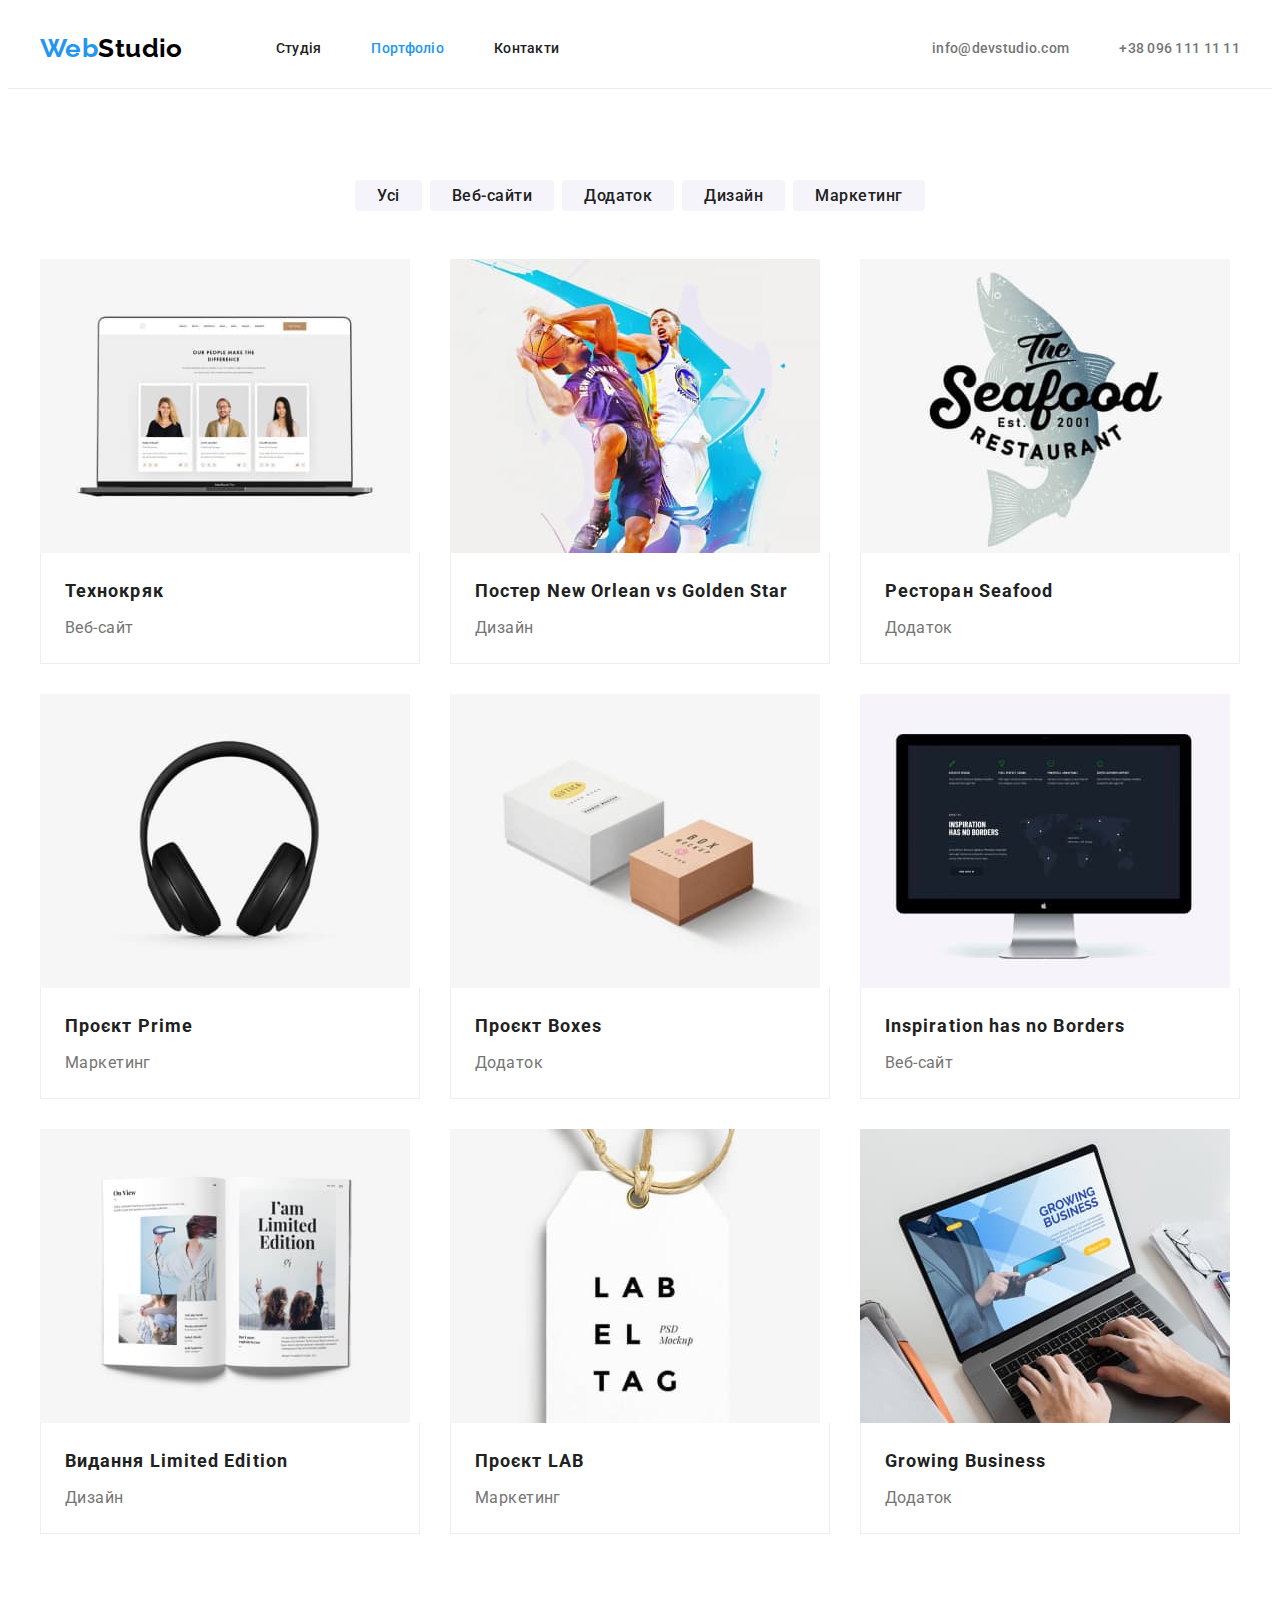
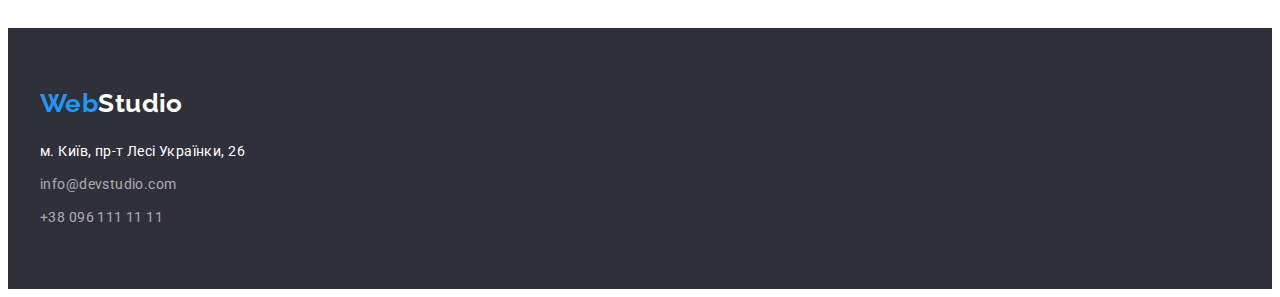
==== portfolio.html @ a5713ee3 "Initial commit" ====
<!DOCTYPE html>
<html lang="uk">
  <head>
    <meta charset="UTF-8" />
    <meta http-equiv="X-UA-Compatible" content="IE=edge" />
    <meta name="viewport" content="width=device-width, initial-scale=1.0" />
    <title>Portfolio</title>
    <link rel="preconnect" href="https://fonts.googleapis.com" />
    <link rel="preconnect" href="https://fonts.gstatic.com" crossorigin />
    <link
      href="https://fonts.googleapis.com/css2?family=Raleway:wght@700&family=Roboto:wght@400;500;700;900&display=swap"
      rel="stylesheet"
    />
    <link
      rel="stylesheet"
      href="https://cdnjs.cloudflare.com/ajax/libs/modern-normalize/1.1.0/modern-normalize.min.css"
      integrity="sha512-wpPYUAdjBVSE4KJnH1VR1HeZfpl1ub8YT/NKx4PuQ5NmX2tKuGu6U/JRp5y+Y8XG2tV+wKQpNHVUX03MfMFn9Q=="
      crossorigin="anonymous"
      referrerpolicy="no-referrer"
    />
    <link rel="stylesheet" href="./css/styles.css" />
  </head>
  <body>
    <header class="header">
      <div class="header-container container">
        <a href="./index.html" class="link logo">Web<span class="logo-part">Studio</span></a>
        <nav class="nav">
          <ul class="nav-list list">
            <li class="nav-item">
              <a class="nav-link link" href="./index.html">Студія</a>
            </li>

            <li class="nav-item">
              <a class="nav-link link curent" href="./portfolio.html">Портфоліо</a>
            </li>

            <li class="nav-item">
              <a class="nav-link link" href="#contact">Контакти</a>
            </li>
          </ul>
        </nav>

        <ul class="header-contact-list list">
          <li class="header-contact-item">
            <a href="mailto:info@devstudio.com" class="link header-contact">info@devstudio.com</a>
          </li>
          <li class="header-contact-item">
            <a href="tel:+380961111111" class="link header-contact">+38 096 111 11 11</a>
          </li>
        </ul>
      </div>
    </header>

    <main>
      <section class="portfolio">
        <div class="container">
          <h1 class="visually-hidden">Project</h1>
          <ul class="portfolio-list list">
            <li class="portfolio-item"><batton type="button" class="filter-btn">Усі</batton></li>
            <li class="portfolio-item"><batton type="button" class="filter-btn">Веб-сайти</batton></li>
            <li class="portfolio-item"><batton type="button" class="filter-btn">Додаток</batton></li>
            <li class="portfolio-item"><batton type="button" class="filter-btn">Дизайн</batton></li>
            <li class="portfolio-item"><batton type="button" class="filter-btn">Маркетинг</batton></li>
          </ul>
          <ul class="project-list list">
            <li class="project-item">
              <img src="./image/imgp1.jpg" alt="leptop" width="370" />
              <div class="project-content">
                <h2 class="project-title">Технокряк</h2>
                <p class="project-text">Веб-сайт</p>
              </div>
            </li>
            <li class="project-item">
              <img src="./image/imgp2.jpg" alt="basketball" width="370" />
              <div class="project-content">
                <h2 class="project-title">Постер New Orlean vs Golden Star</h2>
                <p class="project-text">Дизайн</p>
              </div>
            </li>
            <li class="project-item">
              <img src="./image/imgp3.jpg" alt="restourant-name" width="370" />
              <div class="project-content">
                <h2 class="project-title">Ресторан Seafood</h2>
                <p class="project-text">Додаток</p>
              </div>
            </li>
            <li class="project-item">
              <img src="./image/imgp4.jpg" alt="headphones" width="370" />
              <div class="project-content">
                <h2 class="project-title">Проєкт Prime</h2>
                <p class="project-text">Маркетинг</p>
              </div>
            </li>
            <li class="project-item">
              <img src="./image/imgp5.jpg" alt="box" width="370" />
              <div class="project-content">
                <h2 class="project-title">Проєкт Boxes</h2>
                <p class="project-text">Додаток</p>
              </div>
            </li>
            <li class="project-item">
              <img src="./image/imgp6.jpg" alt="monitor" width="370" />
              <div class="project-content">
                <h2 class="project-title">Inspiration has no Borders</h2>
                <p class="project-text">Веб-сайт</p>
              </div>
            </li>
            <li class="project-item">
              <img src="./image/imgp7.jpg" alt="open book" width="370" />
              <div class="project-content">
                <h2 class="project-title">Видання Limited Edition</h2>
                <p class="project-text">Дизайн</p>
              </div>
            </li>
            <li class="project-item">
              <img src="./image/imgp8.jpg" alt="lable" width="370" />
              <div class="project-content">
                <h2 class="project-title">Проєкт LAB</h2>
                <p class="project-text">Маркетинг</p>
              </div>
            </li>
            <li class="project-item">
              <img src="./image/imgp9.jpg" alt="leptop work" width="370" />
              <div class="project-content">
                <h2 class="project-title">Growing Business</h2>
                <p class="project-text">Додаток</p>
              </div>
            </li>
          </ul>
        </div>
      </section>
    </main>

    <footer class="bg-footer">
      <div class="container">
        <a href="./index.html" class="link logo">Web<span class="footer-logo-part">Studio</span></a>
        <address>
          <ul id="contact" class="list">
            <li>
              <a
                href="https://goo.gl/maps/CPtrU1FHBa2aNyZL9"
                target="_blank"
                rel="noopener noreferrer"
                class="link address-text"
                >м. Київ, пр-т Лесі Українки, 26</a
              >
            </li>
            <li>
              <a href="mailto:info@devstudio.com" class="link address-contacts">info@devstudio.com</a>
            </li>
            <li><a href="tel:+380961111111" class="link address-contacts">+38 096 111 11 11</a></li>
          </ul>
        </address>
      </div>
    </footer>
  </body>
</html>
---- css/styles.css ----
:root {
  --primary--color: #212121;
  --secondary--color: #757575;
  --hero--text--color: #ffffff;
  --logo--bg--button--link--color: #2196f3;
  --logo--second--color: #000000;
  --second--bg--button--color: #f5f4fa;
  --footer--hero--bg--color: #2f303a;
  --primery--font: 'Roboto', sans-serif;
  --portfolio-gap: 30px;
  --item: 3;
}

body {
  font-family: var(--primery--font), 'Inter Tight', 'Open Sans', sans-serif;
  color: var(--primary--color);
  font-size: 14px;
  letter-spacing: 0.03em;
}

.list {
  padding: 0;
  margin: 0;
  list-style: none;
}

.link {
  text-decoration: none;
}

h1,
h2,
h3,
h4,
h5,
h6,
p {
  margin: 0;
}

img {
  display: block;
  max-width: 100%;
  height: auto;
}

address {
  font-style: normal;
}

.container {
  width: 1200px;
  padding: 0 15px;
  margin: 0 auto;
}

/*------------------- header ------------*/
.header {
  border-bottom: 1px solid #ececec;
}

.header-container {
  display: flex;
  align-items: center;
}

.logo {
  font-family: 'Raleway';
  font-weight: 700;
  font-size: 26px;
  line-height: calc(31 / 26);
  color: var(--logo--bg--button--link--color);
}

.logo-part {
  color: var(--logo--second--color);
}

.footer-logo-part {
  color: var(--hero--text--color);
}

.nav {
  margin-left: 93px;
}

.nav-list {
  display: flex;
}

.nav-item:not(:last-child) {
  margin-right: 50px;
}

.nav-link {
  display: block;
  padding: 32px 0;
  color: var(--primary--color);
  font-weight: 500;
  line-height: calc(16 / 14);
  letter-spacing: 0.02em;
}

.nav-link:hover,
.nav-link:focus {
  color: var(--logo--bg--button--link--color);
}

.header-contact-list {
  display: flex;
  margin-left: auto;
}

.header-contact {
  display: block;
  padding: 32px 0;
  color: var(--secondary--color);
  font-weight: 500;
  font-size: 14px;
  line-height: calc(16 / 14);
  letter-spacing: 0.02em;
}

.header-contact:hover,
.header-contact:focus {
  color: var(--logo--bg--button--link--color);
}

.header-contact-item + .header-contact-item {
  margin-left: 50px;
}

.curent {
  color: var(--logo--bg--button--link--color);
}

/* ---------------------hero------------------ */
.hero {
  background-color: var(--footer--hero--bg--color);
  text-align: center;
  padding: 200px 0;
}

.hero-title {
  width: 696px;
  margin: 0 auto 30px;
  font-weight: 900;
  font-size: 44px;
  line-height: calc(60 / 44);
  letter-spacing: 0.06em;
  text-transform: uppercase;
  color: var(--hero--text--color);
}

.hero-btn {
  min-width: 216px;
  min-height: 50px;
  padding: 10px 32px;
  background-color: var(--logo--bg--button--link--color);
  font-family: inherit;
  font-weight: 700;
  font-size: 16px;
  line-height: calc(30 / 16);
  letter-spacing: 0.06em;
  color: var(--hero--text--color);
  cursor: pointer;
  box-shadow: 0px 4px 4px rgba(0, 0, 0, 0.15);
  border-radius: 4px;
  border: none;
}

.hero-btn:hover,
.hero-btn:focus {
  background: #188ce8;
}

/* ------------------benefits----------------- */
.benefits {
  padding: 94px 0;
}

.benefits-list {
  display: flex;
  gap: var(--portfolio-gap);
}

.benefits .benefits-item {
  width: 270px;
}

.benefits-title {
  font-size: 14px;
  line-height: calc(16 / 14);
  text-transform: uppercase;
  margin-bottom: 10px;
}

.benefits-text {
  line-height: calc(24 / 14);
  color: var(--secondary--color);
}

/* -----------------work--------------- */
.work {
  padding-bottom: 94px;
}

.work-title {
  margin-bottom: 50px;
  font-size: 36px;
  line-height: 42px;
  text-align: center;
}

.work-list {
  display: flex;
  flex-wrap: wrap;
  gap: var(--portfolio-gap);
}

.work-item {
  flex-basis: calc((100% - (var(--portfolio-gap) * (var(--item) - 1))) / var(--item));
}

/*----------------- team---------------------- */
.team {
  background-color: var(--second--bg--button--color);
  padding: 94px 0;
}

.team-title {
  margin-bottom: 50px;
  text-align: center;
  font-size: 36px;
  line-height: calc(42 / 36);
}

.team .list {
  display: flex;
  flex-wrap: wrap;
  gap: var(--portfolio-gap);
  --item: 4;
}
.card {
  flex-basis: calc((100% - (var(--portfolio-gap) * (var(--item) - 1))) / var(--item));
  background: #ffffff;
  box-shadow: 0px 1px 3px rgba(0, 0, 0, 0.12), 0px 1px 1px rgba(0, 0, 0, 0.14), 0px 2px 1px rgba(0, 0, 0, 0.2);
  border-radius: 0px 0px 4px 4px;
  text-align: center;
}

.team-content {
  padding: 30px;
}

.team-member {
  margin-bottom: 10px;
  font-size: 16px;
  font-weight: 500;
  line-height: calc(19 / 16);
}

.team-text {
  font-size: 16px;
  line-height: calc(19 / 16);
  color: var(--secondary--color);
}

/* --------------------PORTFOLIO------------------ */

.portfolio {
  padding: 94px 0;
}

.visually-hidden {
  position: absolute;
  white-space: nowrap;
  width: 1px;
  height: 1px;
  overflow: hidden;
  border: 0;
  padding: 0;
  clip: rect(0 0 0 0);
  clip-path: inset(50%);
  margin: -1px;
}

/* --------------------filter-------------------- */
.portfolio-list {
  display: flex;
  justify-content: center;
  margin-bottom: 50px;
}

.portfolio-item + .portfolio-item {
  margin-left: 8px;
}

.filter-btn {
  padding: 6px 22px;
  background-color: var(--second--bg--button--color);
  font-size: 16px;
  font-weight: 500;
  line-height: calc(26 / 16);
  color: var(--primary--color);
  text-align: center;
  letter-spacing: 0.03em;
  border: none;
  border-radius: 4px;
  cursor: pointer;
}

.filter-btn:hover,
.filter-btn:focus {
  background-color: var(--logo--bg--button--link--color);
  color: var(--hero--text--color);
  box-shadow: 0px 3px 1px rgba(0, 0, 0, 0.1), 0px 1px 2px rgba(0, 0, 0, 0.08),
    0px 2px 2px rgba(0, 0, 0, 0.12);
}

/* -------------project------------------------ */
.project-list {
  display: flex;
  flex-wrap: wrap;
  margin-top: calc(-1 * var(--portfolio-gap));
  margin-left: calc(-1 * var(--portfolio-gap));
}

.project-item {
  flex-basis: calc(100% / var(--item) - var(--portfolio-gap));
  margin-top: var(--portfolio-gap);
  margin-left: var(--portfolio-gap);
}

.project-content {
  padding: 20px 24px;
  border: 1px solid #eeeeee;
  border-top: none;
}

.project-title {
  font-size: 18px;
  line-height: 2;
  letter-spacing: 0.06em;
  margin-bottom: 4px;
}

.project-text {
  font-size: 16px;
  line-height: calc(30 / 16);
  color: var(--secondary--color);
}

/* ----------------------footer------------------ */
.bg-footer {
  background-color: var(--footer--hero--bg--color);
  padding: 60px 0;
}

.bg-footer .logo {
  display: block;
  margin-bottom: 20px;
}
.address-text {
  font-style: normal;
  line-height: calc(24 / 14);
  color: var(--hero--text--color);
}

.bg-footer li + li {
  margin-top: 9px;
}

.address-contacts {
  font-style: normal;
  line-height: calc(24 / 14);
  color: rgba(255, 255, 255, 0.6);
}

.address-text:hover,
.address-text:focus,
.address-contacts:hover,
.address-contacts:focus {
  color: var(--logo--bg--button--link--color);
}
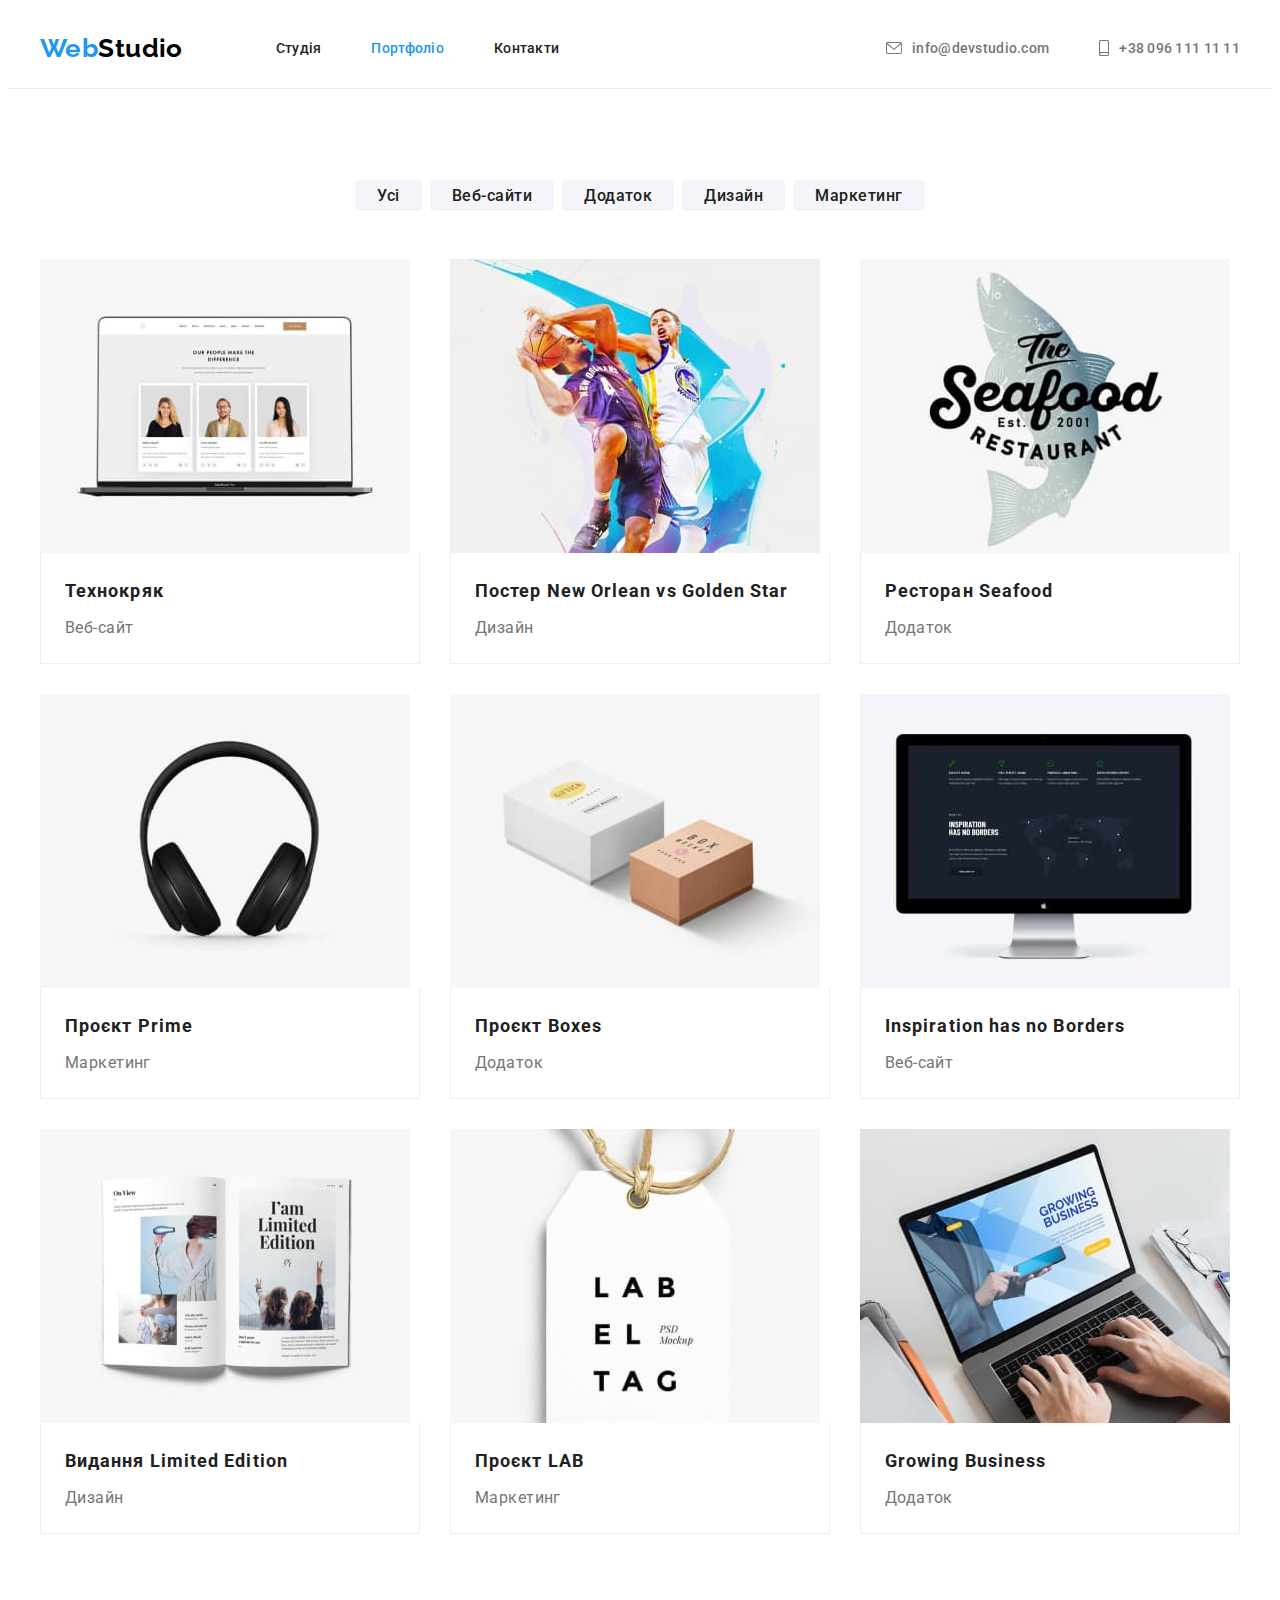
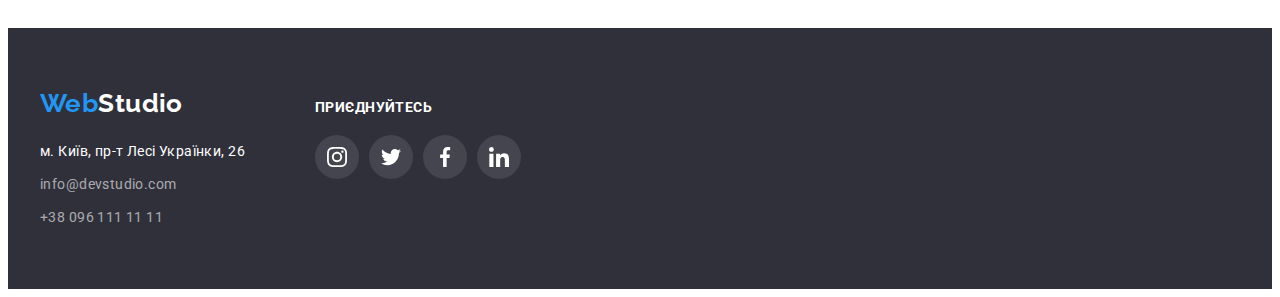
==== commit 7c7c50fd: "svg contacts clients" ====
--- a/portfolio.html
+++ b/portfolio.html
@@ -1,157 +1,213 @@
 <!DOCTYPE html>
 <html lang="uk">
-  <head>
-    <meta charset="UTF-8" />
-    <meta http-equiv="X-UA-Compatible" content="IE=edge" />
-    <meta name="viewport" content="width=device-width, initial-scale=1.0" />
-    <title>Portfolio</title>
-    <link rel="preconnect" href="https://fonts.googleapis.com" />
-    <link rel="preconnect" href="https://fonts.gstatic.com" crossorigin />
-    <link
-      href="https://fonts.googleapis.com/css2?family=Raleway:wght@700&family=Roboto:wght@400;500;700;900&display=swap"
-      rel="stylesheet"
-    />
-    <link
-      rel="stylesheet"
-      href="https://cdnjs.cloudflare.com/ajax/libs/modern-normalize/1.1.0/modern-normalize.min.css"
-      integrity="sha512-wpPYUAdjBVSE4KJnH1VR1HeZfpl1ub8YT/NKx4PuQ5NmX2tKuGu6U/JRp5y+Y8XG2tV+wKQpNHVUX03MfMFn9Q=="
-      crossorigin="anonymous"
-      referrerpolicy="no-referrer"
-    />
-    <link rel="stylesheet" href="./css/styles.css" />
-  </head>
-  <body>
-    <header class="header">
-      <div class="header-container container">
-        <a href="./index.html" class="link logo">Web<span class="logo-part">Studio</span></a>
-        <nav class="nav">
-          <ul class="nav-list list">
-            <li class="nav-item">
-              <a class="nav-link link" href="./index.html">Студія</a>
-            </li>
-
-            <li class="nav-item">
-              <a class="nav-link link curent" href="./portfolio.html">Портфоліо</a>
-            </li>
-
-            <li class="nav-item">
-              <a class="nav-link link" href="#contact">Контакти</a>
-            </li>
-          </ul>
-        </nav>
-
-        <ul class="header-contact-list list">
-          <li class="header-contact-item">
-            <a href="mailto:info@devstudio.com" class="link header-contact">info@devstudio.com</a>
-          </li>
-          <li class="header-contact-item">
-            <a href="tel:+380961111111" class="link header-contact">+38 096 111 11 11</a>
+
+<head>
+  <meta charset="UTF-8" />
+  <meta http-equiv="X-UA-Compatible" content="IE=edge" />
+  <meta name="viewport" content="width=device-width, initial-scale=1.0" />
+  <title>Portfolio</title>
+  <link rel="preconnect" href="https://fonts.googleapis.com" />
+  <link rel="preconnect" href="https://fonts.gstatic.com" crossorigin />
+  <link href="https://fonts.googleapis.com/css2?family=Raleway:wght@700&family=Roboto:wght@400;500;700;900&display=swap"
+    rel="stylesheet" />
+  <link rel="stylesheet" href="https://cdnjs.cloudflare.com/ajax/libs/modern-normalize/1.1.0/modern-normalize.min.css"
+    integrity="sha512-wpPYUAdjBVSE4KJnH1VR1HeZfpl1ub8YT/NKx4PuQ5NmX2tKuGu6U/JRp5y+Y8XG2tV+wKQpNHVUX03MfMFn9Q=="
+    crossorigin="anonymous" referrerpolicy="no-referrer" />
+  <link rel="stylesheet" href="./css/styles.css" />
+</head>
+
+<body>
+  <header class="header">
+    <div class="header-container container">
+      <a href="./index.html" class="link logo">Web<span class="logo-part">Studio</span></a>
+      <nav class="nav">
+        <ul class="nav-list list">
+          <li class="nav-item">
+            <a class="nav-link link" href="./index.html">Студія</a>
+          </li>
+
+          <li class="nav-item">
+            <a class="nav-link link curent" href="./portfolio.html">Портфоліо</a>
+          </li>
+
+          <li class="nav-item">
+            <a class="nav-link link" href="#contact">Контакти</a>
+          </li>
+        </ul>
+      </nav>
+
+      <ul class="header-contact-list list">
+        <li class="header-contact-item">
+          <a href="mailto:info@devstudio.com" class="link header-contact">
+            <svg class="header-contact-icon" width="16" height="12">
+              <use href="./image/icons.svg#icon-envelope"></use>
+            </svg>
+            info@devstudio.com
+          </a>
+        </li>
+        <li class="header-contact-item">
+          <a href="tel:+380961111111" class="link header-contact">
+            <svg class="header-contact-icon" width="10" height="16">
+              <use href="./image/icons.svg#icon-smartphone"></use>
+            </svg>
+            +38 096 111 11 11
+          </a>
+        </li>
+      </ul>
+    </div>
+  </header>
+
+  <main>
+    <section class="portfolio">
+      <div class="container">
+        <h1 class="visually-hidden">Project</h1>
+        <ul class="portfolio-list list">
+          <li class="portfolio-item">
+            <batton type="button" class="filter-btn">Усі</batton>
+          </li>
+          <li class="portfolio-item">
+            <batton type="button" class="filter-btn">Веб-сайти</batton>
+          </li>
+          <li class="portfolio-item">
+            <batton type="button" class="filter-btn">Додаток</batton>
+          </li>
+          <li class="portfolio-item">
+            <batton type="button" class="filter-btn">Дизайн</batton>
+          </li>
+          <li class="portfolio-item">
+            <batton type="button" class="filter-btn">Маркетинг</batton>
+          </li>
+        </ul>
+        <ul class="project-list list">
+          <li class="project-item">
+            <img src="./image/imgp1.jpg" alt="leptop" width="370" />
+            <div class="project-content">
+              <h2 class="project-title">Технокряк</h2>
+              <p class="project-text">Веб-сайт</p>
+            </div>
+          </li>
+          <li class="project-item">
+            <img src="./image/imgp2.jpg" alt="basketball" width="370" />
+            <div class="project-content">
+              <h2 class="project-title">Постер New Orlean vs Golden Star</h2>
+              <p class="project-text">Дизайн</p>
+            </div>
+          </li>
+          <li class="project-item">
+            <img src="./image/imgp3.jpg" alt="restourant-name" width="370" />
+            <div class="project-content">
+              <h2 class="project-title">Ресторан Seafood</h2>
+              <p class="project-text">Додаток</p>
+            </div>
+          </li>
+          <li class="project-item">
+            <img src="./image/imgp4.jpg" alt="headphones" width="370" />
+            <div class="project-content">
+              <h2 class="project-title">Проєкт Prime</h2>
+              <p class="project-text">Маркетинг</p>
+            </div>
+          </li>
+          <li class="project-item">
+            <img src="./image/imgp5.jpg" alt="box" width="370" />
+            <div class="project-content">
+              <h2 class="project-title">Проєкт Boxes</h2>
+              <p class="project-text">Додаток</p>
+            </div>
+          </li>
+          <li class="project-item">
+            <img src="./image/imgp6.jpg" alt="monitor" width="370" />
+            <div class="project-content">
+              <h2 class="project-title">Inspiration has no Borders</h2>
+              <p class="project-text">Веб-сайт</p>
+            </div>
+          </li>
+          <li class="project-item">
+            <img src="./image/imgp7.jpg" alt="open book" width="370" />
+            <div class="project-content">
+              <h2 class="project-title">Видання Limited Edition</h2>
+              <p class="project-text">Дизайн</p>
+            </div>
+          </li>
+          <li class="project-item">
+            <img src="./image/imgp8.jpg" alt="lable" width="370" />
+            <div class="project-content">
+              <h2 class="project-title">Проєкт LAB</h2>
+              <p class="project-text">Маркетинг</p>
+            </div>
+          </li>
+          <li class="project-item">
+            <img src="./image/imgp9.jpg" alt="leptop work" width="370" />
+            <div class="project-content">
+              <h2 class="project-title">Growing Business</h2>
+              <p class="project-text">Додаток</p>
+            </div>
           </li>
         </ul>
       </div>
-    </header>
-
-    <main>
-      <section class="portfolio">
-        <div class="container">
-          <h1 class="visually-hidden">Project</h1>
-          <ul class="portfolio-list list">
-            <li class="portfolio-item"><batton type="button" class="filter-btn">Усі</batton></li>
-            <li class="portfolio-item"><batton type="button" class="filter-btn">Веб-сайти</batton></li>
-            <li class="portfolio-item"><batton type="button" class="filter-btn">Додаток</batton></li>
-            <li class="portfolio-item"><batton type="button" class="filter-btn">Дизайн</batton></li>
-            <li class="portfolio-item"><batton type="button" class="filter-btn">Маркетинг</batton></li>
-          </ul>
-          <ul class="project-list list">
-            <li class="project-item">
-              <img src="./image/imgp1.jpg" alt="leptop" width="370" />
-              <div class="project-content">
-                <h2 class="project-title">Технокряк</h2>
-                <p class="project-text">Веб-сайт</p>
-              </div>
-            </li>
-            <li class="project-item">
-              <img src="./image/imgp2.jpg" alt="basketball" width="370" />
-              <div class="project-content">
-                <h2 class="project-title">Постер New Orlean vs Golden Star</h2>
-                <p class="project-text">Дизайн</p>
-              </div>
-            </li>
-            <li class="project-item">
-              <img src="./image/imgp3.jpg" alt="restourant-name" width="370" />
-              <div class="project-content">
-                <h2 class="project-title">Ресторан Seafood</h2>
-                <p class="project-text">Додаток</p>
-              </div>
-            </li>
-            <li class="project-item">
-              <img src="./image/imgp4.jpg" alt="headphones" width="370" />
-              <div class="project-content">
-                <h2 class="project-title">Проєкт Prime</h2>
-                <p class="project-text">Маркетинг</p>
-              </div>
-            </li>
-            <li class="project-item">
-              <img src="./image/imgp5.jpg" alt="box" width="370" />
-              <div class="project-content">
-                <h2 class="project-title">Проєкт Boxes</h2>
-                <p class="project-text">Додаток</p>
-              </div>
-            </li>
-            <li class="project-item">
-              <img src="./image/imgp6.jpg" alt="monitor" width="370" />
-              <div class="project-content">
-                <h2 class="project-title">Inspiration has no Borders</h2>
-                <p class="project-text">Веб-сайт</p>
-              </div>
-            </li>
-            <li class="project-item">
-              <img src="./image/imgp7.jpg" alt="open book" width="370" />
-              <div class="project-content">
-                <h2 class="project-title">Видання Limited Edition</h2>
-                <p class="project-text">Дизайн</p>
-              </div>
-            </li>
-            <li class="project-item">
-              <img src="./image/imgp8.jpg" alt="lable" width="370" />
-              <div class="project-content">
-                <h2 class="project-title">Проєкт LAB</h2>
-                <p class="project-text">Маркетинг</p>
-              </div>
-            </li>
-            <li class="project-item">
-              <img src="./image/imgp9.jpg" alt="leptop work" width="370" />
-              <div class="project-content">
-                <h2 class="project-title">Growing Business</h2>
-                <p class="project-text">Додаток</p>
-              </div>
-            </li>
-          </ul>
-        </div>
-      </section>
-    </main>
-
-    <footer class="bg-footer">
+    </section>
+  </main>
+
+    <footer class="bg-footer" id="contact">
       <div class="container">
-        <a href="./index.html" class="link logo">Web<span class="footer-logo-part">Studio</span></a>
-        <address>
-          <ul id="contact" class="list">
-            <li>
-              <a
-                href="https://goo.gl/maps/CPtrU1FHBa2aNyZL9"
-                target="_blank"
-                rel="noopener noreferrer"
-                class="link address-text"
-                >м. Київ, пр-т Лесі Українки, 26</a
-              >
-            </li>
-            <li>
-              <a href="mailto:info@devstudio.com" class="link address-contacts">info@devstudio.com</a>
-            </li>
-            <li><a href="tel:+380961111111" class="link address-contacts">+38 096 111 11 11</a></li>
-          </ul>
-        </address>
+        <ul class="footer-box list">
+          <li>
+            <a href="./index.html" class="link logo">Web<span class="footer-logo-part">Studio</span></a>
+            <address>
+              <ul class="list">
+                <li>
+                  <a
+                    href="https://goo.gl/maps/CPtrU1FHBa2aNyZL9"
+                    target="_blank"
+                    rel="noopener noreferrer"
+                    class="link address-text"
+                    >м. Київ, пр-т Лесі Українки, 26</a
+                  >
+                </li>
+                <li>
+                  <a href="mailto:info@devstudio.com" class="link address-contacts">info@devstudio.com</a>
+                </li>
+                <li>
+                  <a href="tel:+380961111111" class="link address-contacts">+38 096 111 11 11</a>
+                </li>
+              </ul>
+            </address>
+          </li>
+          <li>
+            <p class="foot-contact-text">приєднуйтесь</p>
+            <ul class="foot-contact-list list">
+              <li>
+                <a class="foot-link link" href="#">
+                  <svg class="foot-icon" width="20" height="20">
+                    <use href="./image/icons.svg#icon-instagram"></use>
+                  </svg>
+                </a>
+              </li>
+              <li>
+                <a class="foot-link link" href="#">
+                  <svg class="foot-icon" width="20" height="20">
+                    <use href="./image/icons.svg#icon-twitter"></use>
+                  </svg>
+                </a>
+              </li>
+              <li>
+                <a class="foot-link link" href="#">
+                  <svg class="foot-icon" width="20" height="20">
+                    <use href="./image/icons.svg#icon-facebook"></use>
+                  </svg>
+                </a>
+              </li>
+              <li>
+                <a class="foot-link link" href="#">
+                  <svg class="foot-icon" width="20" height="20">
+                    <use href="./image/icons.svg#icon-linkedin"></use>
+                  </svg>
+                </a>
+              </li>
+            </ul>
+          </li>
+        </ul>
       </div>
     </footer>
-  </body>
-</html>
+</body>
+
+</html>--- a/css/styles.css
+++ b/css/styles.css
@@ -5,7 +5,9 @@
   --logo--bg--button--link--color: #2196f3;
   --logo--second--color: #000000;
   --second--bg--button--color: #f5f4fa;
-  --footer--hero--bg--color: #2f303a;
+  --footer--bg--color: #2f303a;
+  --hero-bg-color: #c4c4c4;
+  --icon-color: #AFB1B8;
   --primery--font: 'Roboto', sans-serif;
   --portfolio-gap: 30px;
   --item: 3;
@@ -112,7 +114,8 @@
 }
 
 .header-contact {
-  display: block;
+  display: flex;
+  align-items: center;
   padding: 32px 0;
   color: var(--secondary--color);
   font-weight: 500;
@@ -121,12 +124,17 @@
   letter-spacing: 0.02em;
 }
 
+.header-contact-icon {
+  fill: currentColor;
+  margin-right: 10px;
+}
+
 .header-contact:hover,
 .header-contact:focus {
   color: var(--logo--bg--button--link--color);
 }
 
-.header-contact-item + .header-contact-item {
+.header-contact-item+.header-contact-item {
   margin-left: 50px;
 }
 
@@ -136,7 +144,14 @@
 
 /* ---------------------hero------------------ */
 .hero {
-  background-color: var(--footer--hero--bg--color);
+  background-color: var(--hero-bg-color);
+  background-image: linear-gradient(rgba(47, 48, 58, 0.4), rgba(47, 48, 58, 0.4)),
+    url(../image/bg_hero.jpg);
+  background-repeat: no-repeat;
+  background-position: center;
+  background-size: cover;
+  max-width: 1600px;
+  margin: 0 auto;
   text-align: center;
   padding: 200px 0;
 }
@@ -188,6 +203,16 @@
   width: 270px;
 }
 
+.benefits-icon-box {
+  display: flex;
+  align-items: center;
+  justify-content: center;
+  height: 120px;
+  margin-bottom: 30px;
+  background-color: var(--second--bg--button--color);
+  border-radius: 4px;
+}
+
 .benefits-title {
   font-size: 14px;
   line-height: calc(16 / 14);
@@ -235,22 +260,23 @@
   line-height: calc(42 / 36);
 }
 
-.team .list {
+.team>.container>.list {
   display: flex;
   flex-wrap: wrap;
   gap: var(--portfolio-gap);
   --item: 4;
 }
+
 .card {
   flex-basis: calc((100% - (var(--portfolio-gap) * (var(--item) - 1))) / var(--item));
-  background: #ffffff;
+  background: var(--hero--text--color);
   box-shadow: 0px 1px 3px rgba(0, 0, 0, 0.12), 0px 1px 1px rgba(0, 0, 0, 0.14), 0px 2px 1px rgba(0, 0, 0, 0.2);
   border-radius: 0px 0px 4px 4px;
   text-align: center;
 }
 
 .team-content {
-  padding: 30px;
+  padding: 30px 32px;
 }
 
 .team-member {
@@ -261,9 +287,75 @@
 }
 
 .team-text {
+  margin-bottom: 16px;
   font-size: 16px;
   line-height: calc(19 / 16);
   color: var(--secondary--color);
+}
+
+.social-list {
+  display: flex;
+  align-items: center;
+  justify-content: center;
+  gap: 10px;
+}
+
+.social-link {
+  display: flex;
+  align-items: center;
+  justify-content: center;
+  width: 44px;
+  height: 44px;
+  border-radius: 50%;
+  color: var(--icon-color);
+}
+
+.social-link:hover,
+.social-link:focus {
+  background-color: var(--logo--bg--button--link--color);
+  color: var(--hero--text--color);
+}
+
+.social-icon {
+  fill: currentColor;
+}
+
+/* -----------clients------------- */
+.clients {
+  padding: 94px 0;
+  text-align: center;
+}
+
+.clients-title {
+  margin-bottom: 50px;
+  font-size: 36px;
+  line-height: 1.2;
+}
+
+.clients-list {
+  display: flex;
+  gap: var(--portfolio-gap);
+}
+
+.clients-link {
+  display: flex;
+  align-items: center;
+  justify-content: center;
+  width: 170px;
+  height: 92px;
+  border: 1px solid var(--icon-color);
+  border-radius: 4px;
+  color: var(--icon-color);
+}
+
+.clients-icon {
+  fill: currentColor;
+}
+
+.clients-link:hover,
+.clients-link:focus {
+  color: var(--logo--bg--button--link--color);
+  border-color: var(--logo--bg--button--link--color);
 }
 
 /* --------------------PORTFOLIO------------------ */
@@ -292,7 +384,7 @@
   margin-bottom: 50px;
 }
 
-.portfolio-item + .portfolio-item {
+.portfolio-item+.portfolio-item {
   margin-left: 8px;
 }
 
@@ -332,6 +424,11 @@
   margin-left: var(--portfolio-gap);
 }
 
+.project-item:hover,
+.project-item:focus {
+  box-shadow: 0px 1px 1px rgba(0, 0, 0, 0.12), 0px 4px 4px rgba(0, 0, 0, 0.06), 1px 4px 6px rgba(0, 0, 0, 0.16);
+}
+
 .project-content {
   padding: 20px 24px;
   border: 1px solid #eeeeee;
@@ -353,21 +450,28 @@
 
 /* ----------------------footer------------------ */
 .bg-footer {
-  background-color: var(--footer--hero--bg--color);
+  background-color: var(--footer--bg--color);
   padding: 60px 0;
+}
+
+.footer-box {
+  display: flex;
+  align-items: baseline;
+  gap: 70px;
 }
 
 .bg-footer .logo {
   display: block;
   margin-bottom: 20px;
 }
+
 .address-text {
   font-style: normal;
   line-height: calc(24 / 14);
   color: var(--hero--text--color);
 }
 
-.bg-footer li + li {
+.bg-footer address li+li {
   margin-top: 9px;
 }
 
@@ -383,3 +487,37 @@
 .address-contacts:focus {
   color: var(--logo--bg--button--link--color);
 }
+
+.foot-contact-text {
+  margin-bottom: 20px;
+  font-weight: 700;
+  line-height: calc(16 / 14);
+  text-transform: uppercase;
+  color: var(--hero--text--color);
+}
+
+.foot-contact-list {
+  display: flex;
+  align-items: center;
+  gap: 10px;
+}
+
+.foot-link {
+  display: flex;
+  align-items: center;
+  justify-content: center;
+  width: 44px;
+  height: 44px;
+  background-color: rgba(255, 255, 255, 0.1);;
+  border-radius: 50%;
+  color: var(--hero--text--color);
+}
+
+.foot-link:hover,
+.foot-link:focus {
+  background-color: var(--logo--bg--button--link--color);
+}
+
+.foot-icon {
+  fill: currentColor;
+}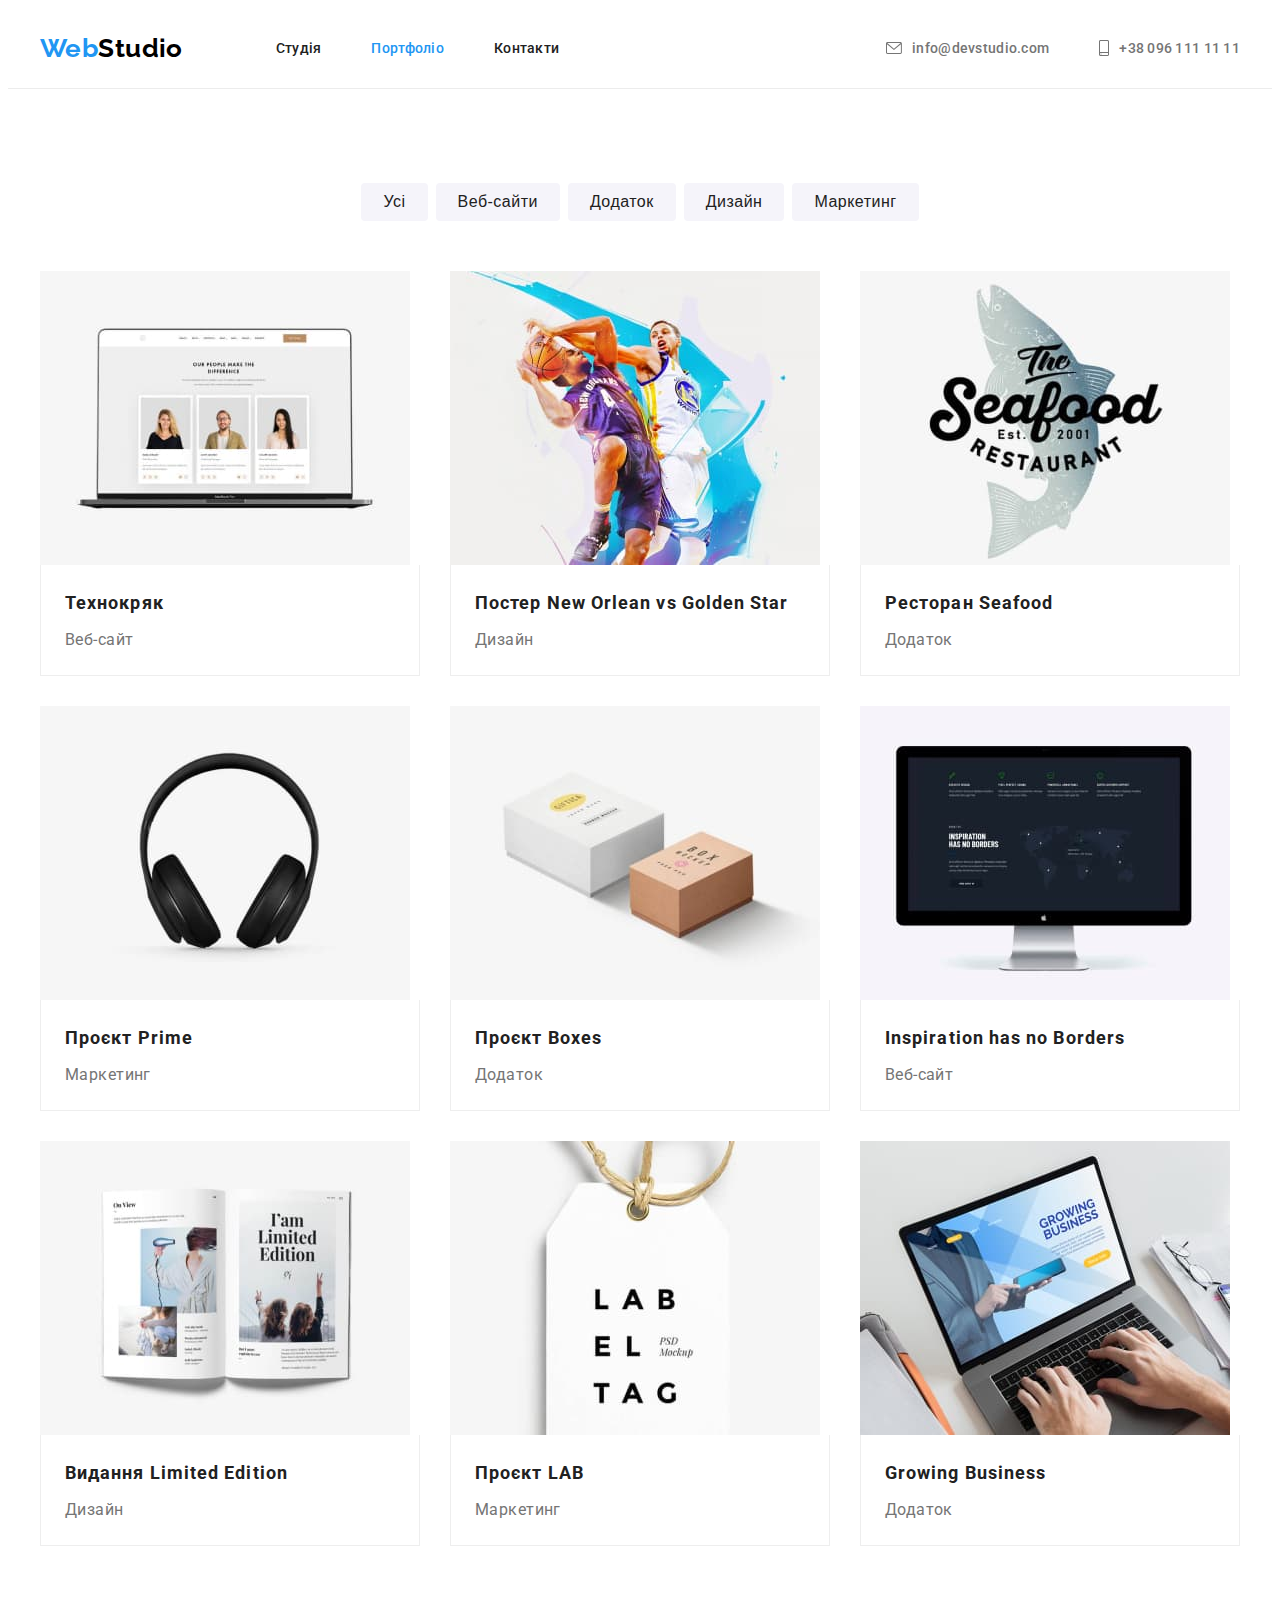
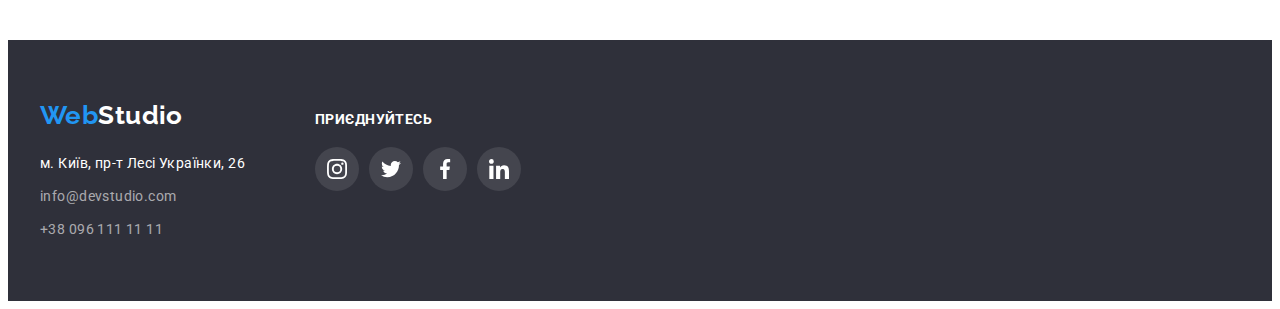
==== commit 77686c53: "fix foot and project" ====
--- a/portfolio.html
+++ b/portfolio.html
@@ -63,84 +63,102 @@
         <h1 class="visually-hidden">Project</h1>
         <ul class="portfolio-list list">
           <li class="portfolio-item">
-            <batton type="button" class="filter-btn">Усі</batton>
-          </li>
-          <li class="portfolio-item">
-            <batton type="button" class="filter-btn">Веб-сайти</batton>
-          </li>
-          <li class="portfolio-item">
-            <batton type="button" class="filter-btn">Додаток</batton>
-          </li>
-          <li class="portfolio-item">
-            <batton type="button" class="filter-btn">Дизайн</batton>
-          </li>
-          <li class="portfolio-item">
-            <batton type="button" class="filter-btn">Маркетинг</batton>
+            <button type="button" class="filter-btn">Усі</button>
+          </li>
+          <li class="portfolio-item">
+            <button type="button" class="filter-btn">Веб-сайти</button>
+          </li>
+          <li class="portfolio-item">
+            <button type="button" class="filter-btn">Додаток</button>
+          </li>
+          <li class="portfolio-item">
+            <button type="button" class="filter-btn">Дизайн</button>
+          </li>
+          <li class="portfolio-item">
+            <button type="button" class="filter-btn">Маркетинг</button>
           </li>
         </ul>
         <ul class="project-list list">
           <li class="project-item">
-            <img src="./image/imgp1.jpg" alt="leptop" width="370" />
-            <div class="project-content">
-              <h2 class="project-title">Технокряк</h2>
-              <p class="project-text">Веб-сайт</p>
-            </div>
-          </li>
-          <li class="project-item">
-            <img src="./image/imgp2.jpg" alt="basketball" width="370" />
-            <div class="project-content">
-              <h2 class="project-title">Постер New Orlean vs Golden Star</h2>
-              <p class="project-text">Дизайн</p>
-            </div>
-          </li>
-          <li class="project-item">
-            <img src="./image/imgp3.jpg" alt="restourant-name" width="370" />
-            <div class="project-content">
-              <h2 class="project-title">Ресторан Seafood</h2>
-              <p class="project-text">Додаток</p>
-            </div>
-          </li>
-          <li class="project-item">
-            <img src="./image/imgp4.jpg" alt="headphones" width="370" />
-            <div class="project-content">
-              <h2 class="project-title">Проєкт Prime</h2>
-              <p class="project-text">Маркетинг</p>
-            </div>
-          </li>
-          <li class="project-item">
-            <img src="./image/imgp5.jpg" alt="box" width="370" />
-            <div class="project-content">
-              <h2 class="project-title">Проєкт Boxes</h2>
-              <p class="project-text">Додаток</p>
-            </div>
-          </li>
-          <li class="project-item">
-            <img src="./image/imgp6.jpg" alt="monitor" width="370" />
-            <div class="project-content">
-              <h2 class="project-title">Inspiration has no Borders</h2>
-              <p class="project-text">Веб-сайт</p>
-            </div>
-          </li>
-          <li class="project-item">
-            <img src="./image/imgp7.jpg" alt="open book" width="370" />
-            <div class="project-content">
-              <h2 class="project-title">Видання Limited Edition</h2>
-              <p class="project-text">Дизайн</p>
-            </div>
-          </li>
-          <li class="project-item">
-            <img src="./image/imgp8.jpg" alt="lable" width="370" />
-            <div class="project-content">
-              <h2 class="project-title">Проєкт LAB</h2>
-              <p class="project-text">Маркетинг</p>
-            </div>
-          </li>
-          <li class="project-item">
-            <img src="./image/imgp9.jpg" alt="leptop work" width="370" />
-            <div class="project-content">
-              <h2 class="project-title">Growing Business</h2>
-              <p class="project-text">Додаток</p>
-            </div>
+            <a href="#" class="project-link link">
+              <img src="./image/imgp1.jpg" alt="leptop" width="370" />
+              <div class="project-content">
+                <h2 class="project-title">Технокряк</h2>
+                <p class="project-text">Веб-сайт</p>
+              </div>
+            </a>
+          </li>
+          <li class="project-item">
+            <a href="#" class="project-link link">
+              <img src="./image/imgp2.jpg" alt="basketball" width="370" />
+              <div class="project-content">
+                <h2 class="project-title">Постер New Orlean vs Golden Star</h2>
+                <p class="project-text">Дизайн</p>
+              </div>
+            </a>
+          </li>
+          <li class="project-item">
+            <a href="#" class="project-link link">
+              <img src="./image/imgp3.jpg" alt="restourant-name" width="370" />
+              <div class="project-content">
+                <h2 class="project-title">Ресторан Seafood</h2>
+                <p class="project-text">Додаток</p>
+              </div>
+            </a>
+          </li>
+          <li class="project-item">
+            <a href="#" class="project-link link">
+              <img src="./image/imgp4.jpg" alt="headphones" width="370" />
+              <div class="project-content">
+                <h2 class="project-title">Проєкт Prime</h2>
+                <p class="project-text">Маркетинг</p>
+              </div>
+            </a>
+          </li>
+          <li class="project-item">
+            <a href="#" class="project-link link">
+              <img src="./image/imgp5.jpg" alt="box" width="370" />
+              <div class="project-content">
+                <h2 class="project-title">Проєкт Boxes</h2>
+                <p class="project-text">Додаток</p>
+              </div>
+            </a>
+          </li>
+          <li class="project-item">
+            <a href="#" class="project-link link">
+              <img src="./image/imgp6.jpg" alt="monitor" width="370" />
+              <div class="project-content">
+                <h2 class="project-title">Inspiration has no Borders</h2>
+                <p class="project-text">Веб-сайт</p>
+              </div>
+            </a>
+          </li>
+          <li class="project-item">
+            <a href="#" class="project-link link">
+              <img src="./image/imgp7.jpg" alt="open book" width="370" />
+              <div class="project-content">
+                <h2 class="project-title">Видання Limited Edition</h2>
+                <p class="project-text">Дизайн</p>
+              </div>
+            </a>
+          </li>
+          <li class="project-item">
+            <a href="#" class="project-link link">
+              <img src="./image/imgp8.jpg" alt="lable" width="370" />
+              <div class="project-content">
+                <h2 class="project-title">Проєкт LAB</h2>
+                <p class="project-text">Маркетинг</p>
+              </div>
+            </a>
+          </li>
+          <li class="project-item">
+            <a href="#" class="project-link link">
+              <img src="./image/imgp9.jpg" alt="leptop work" width="370" />
+              <div class="project-content">
+                <h2 class="project-title">Growing Business</h2>
+                <p class="project-text">Додаток</p>
+              </div>
+            </a>
           </li>
         </ul>
       </div>
@@ -148,64 +166,62 @@
   </main>
 
     <footer class="bg-footer" id="contact">
-      <div class="container">
-        <ul class="footer-box list">
-          <li>
-            <a href="./index.html" class="link logo">Web<span class="footer-logo-part">Studio</span></a>
-            <address>
-              <ul class="list">
-                <li>
-                  <a
-                    href="https://goo.gl/maps/CPtrU1FHBa2aNyZL9"
-                    target="_blank"
-                    rel="noopener noreferrer"
-                    class="link address-text"
-                    >м. Київ, пр-т Лесі Українки, 26</a
-                  >
-                </li>
-                <li>
-                  <a href="mailto:info@devstudio.com" class="link address-contacts">info@devstudio.com</a>
-                </li>
-                <li>
-                  <a href="tel:+380961111111" class="link address-contacts">+38 096 111 11 11</a>
-                </li>
-              </ul>
-            </address>
-          </li>
-          <li>
-            <p class="foot-contact-text">приєднуйтесь</p>
-            <ul class="foot-contact-list list">
+      <div class="container footer-box">
+        <div class="first-column">
+          <a href="./index.html" class="link logo">Web<span class="footer-logo-part">Studio</span></a>
+          <address>
+            <ul class="list">
               <li>
-                <a class="foot-link link" href="#">
-                  <svg class="foot-icon" width="20" height="20">
-                    <use href="./image/icons.svg#icon-instagram"></use>
-                  </svg>
-                </a>
+                <a
+                  href="https://goo.gl/maps/CPtrU1FHBa2aNyZL9"
+                  target="_blank"
+                  rel="noopener noreferrer"
+                  class="link address-text"
+                  >м. Київ, пр-т Лесі Українки, 26</a
+                >
               </li>
               <li>
-                <a class="foot-link link" href="#">
-                  <svg class="foot-icon" width="20" height="20">
-                    <use href="./image/icons.svg#icon-twitter"></use>
-                  </svg>
-                </a>
+                <a href="mailto:info@devstudio.com" class="link address-contacts">info@devstudio.com</a>
               </li>
               <li>
-                <a class="foot-link link" href="#">
-                  <svg class="foot-icon" width="20" height="20">
-                    <use href="./image/icons.svg#icon-facebook"></use>
-                  </svg>
-                </a>
-              </li>
-              <li>
-                <a class="foot-link link" href="#">
-                  <svg class="foot-icon" width="20" height="20">
-                    <use href="./image/icons.svg#icon-linkedin"></use>
-                  </svg>
-                </a>
+                <a href="tel:+380961111111" class="link address-contacts">+38 096 111 11 11</a>
               </li>
             </ul>
-          </li>
-        </ul>
+          </address>
+        </div>
+        <div>
+          <p class="foot-contact-text">приєднуйтесь</p>
+          <ul class="foot-contact-list list">
+            <li>
+              <a class="foot-link link" href="#">
+                <svg class="foot-icon" width="20" height="20">
+                  <use href="./image/icons.svg#icon-instagram"></use>
+                </svg>
+              </a>
+            </li>
+            <li>
+              <a class="foot-link link" href="#">
+                <svg class="foot-icon" width="20" height="20">
+                  <use href="./image/icons.svg#icon-twitter"></use>
+                </svg>
+              </a>
+            </li>
+            <li>
+              <a class="foot-link link" href="#">
+                <svg class="foot-icon" width="20" height="20">
+                  <use href="./image/icons.svg#icon-facebook"></use>
+                </svg>
+              </a>
+            </li>
+            <li>
+              <a class="foot-link link" href="#">
+                <svg class="foot-icon" width="20" height="20">
+                  <use href="./image/icons.svg#icon-linkedin"></use>
+                </svg>
+              </a>
+            </li>
+          </ul>
+        </div>
       </div>
     </footer>
 </body>
--- a/css/styles.css
+++ b/css/styles.css
@@ -145,12 +145,12 @@
 /* ---------------------hero------------------ */
 .hero {
   background-color: var(--hero-bg-color);
-  background-image: linear-gradient(rgba(47, 48, 58, 0.4), rgba(47, 48, 58, 0.4)),
-    url(../image/bg_hero.jpg);
+  background-image: linear-gradient(rgba(47, 48, 58, 0.4), rgba(47, 48, 58, 0.4)), url(../image/bg_hero.jpg);
   background-repeat: no-repeat;
   background-position: center;
   background-size: cover;
   max-width: 1600px;
+  height: 600px;
   margin: 0 auto;
   text-align: center;
   padding: 200px 0;
@@ -276,7 +276,7 @@
 }
 
 .team-content {
-  padding: 30px 32px;
+  padding: 30px 0;
 }
 
 .team-member {
@@ -343,7 +343,7 @@
   justify-content: center;
   width: 170px;
   height: 92px;
-  border: 1px solid var(--icon-color);
+  border: 1px solid currentColor;
   border-radius: 4px;
   color: var(--icon-color);
 }
@@ -355,7 +355,6 @@
 .clients-link:hover,
 .clients-link:focus {
   color: var(--logo--bg--button--link--color);
-  border-color: var(--logo--bg--button--link--color);
 }
 
 /* --------------------PORTFOLIO------------------ */
@@ -424,8 +423,12 @@
   margin-left: var(--portfolio-gap);
 }
 
-.project-item:hover,
-.project-item:focus {
+.project-link {
+  display: block;
+}
+
+.project-link:hover,
+.project-link:focus {
   box-shadow: 0px 1px 1px rgba(0, 0, 0, 0.12), 0px 4px 4px rgba(0, 0, 0, 0.06), 1px 4px 6px rgba(0, 0, 0, 0.16);
 }
 
@@ -440,6 +443,7 @@
   line-height: 2;
   letter-spacing: 0.06em;
   margin-bottom: 4px;
+  color: var(--primary--color);
 }
 
 .project-text {
@@ -457,7 +461,10 @@
 .footer-box {
   display: flex;
   align-items: baseline;
-  gap: 70px;
+}
+
+.first-column {
+  margin-right: 70px;
 }
 
 .bg-footer .logo {
